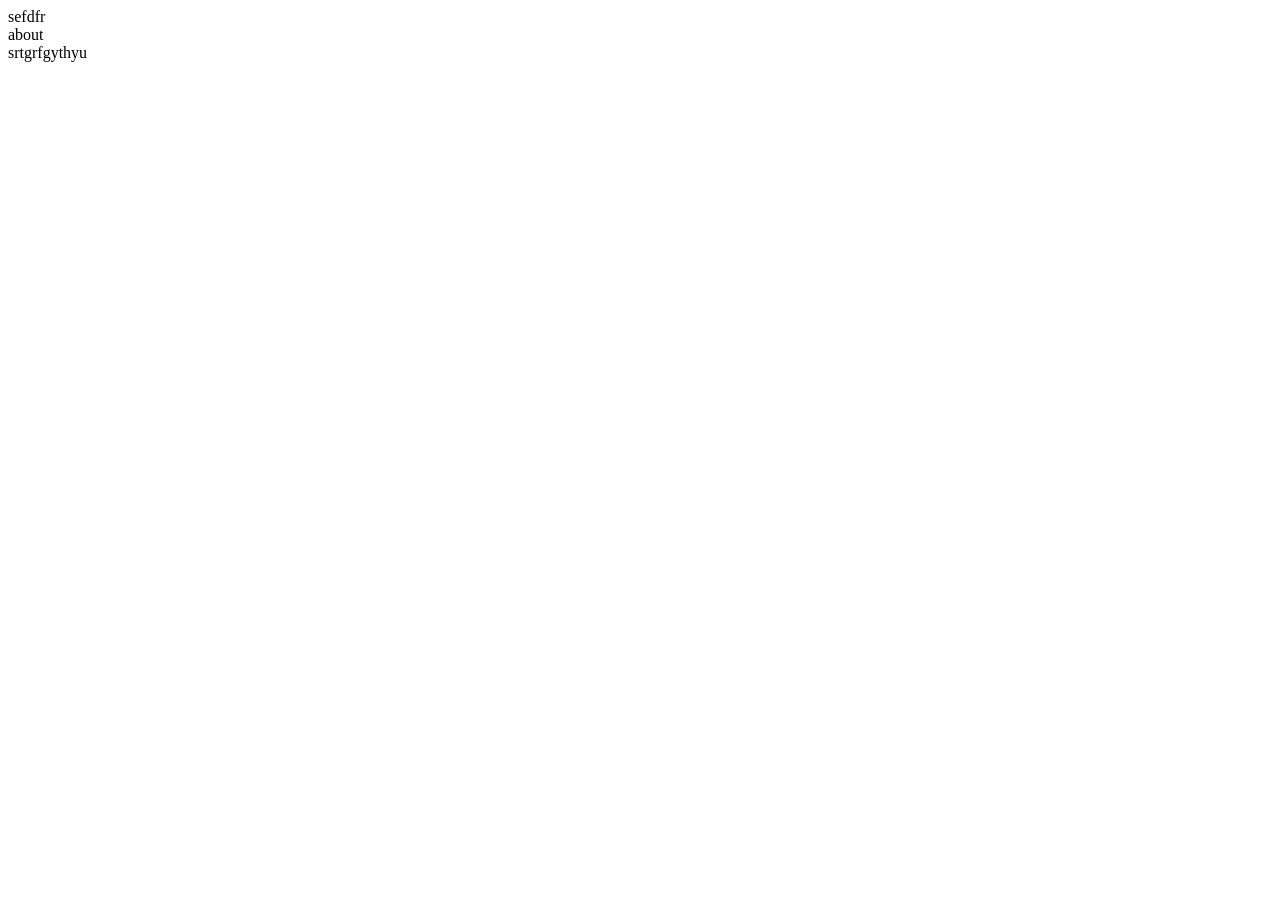
==== about.html @ d43e6a6b "Project structure added" ====
<!DOCTYPE html>
<html lang="en">
<head>
    <meta charset="UTF-8">
    <meta name="viewport" content="width=device-width, initial-scale=1.0">
    <title>Page Title</title>
    <link rel="stylesheet" href="/style.css">
    <link rel="stylesheet" href="/components/header/index.css">
    <link rel="stylesheet" href="/components/footer/index.css">
    <link rel="stylesheet" href="/components/about/index.css">
</head>
<body>
    <div id="header"></div>
        about
    <div id="footer"></div>
    <script type="module" src="/script.js"></script>
</body>
</html>
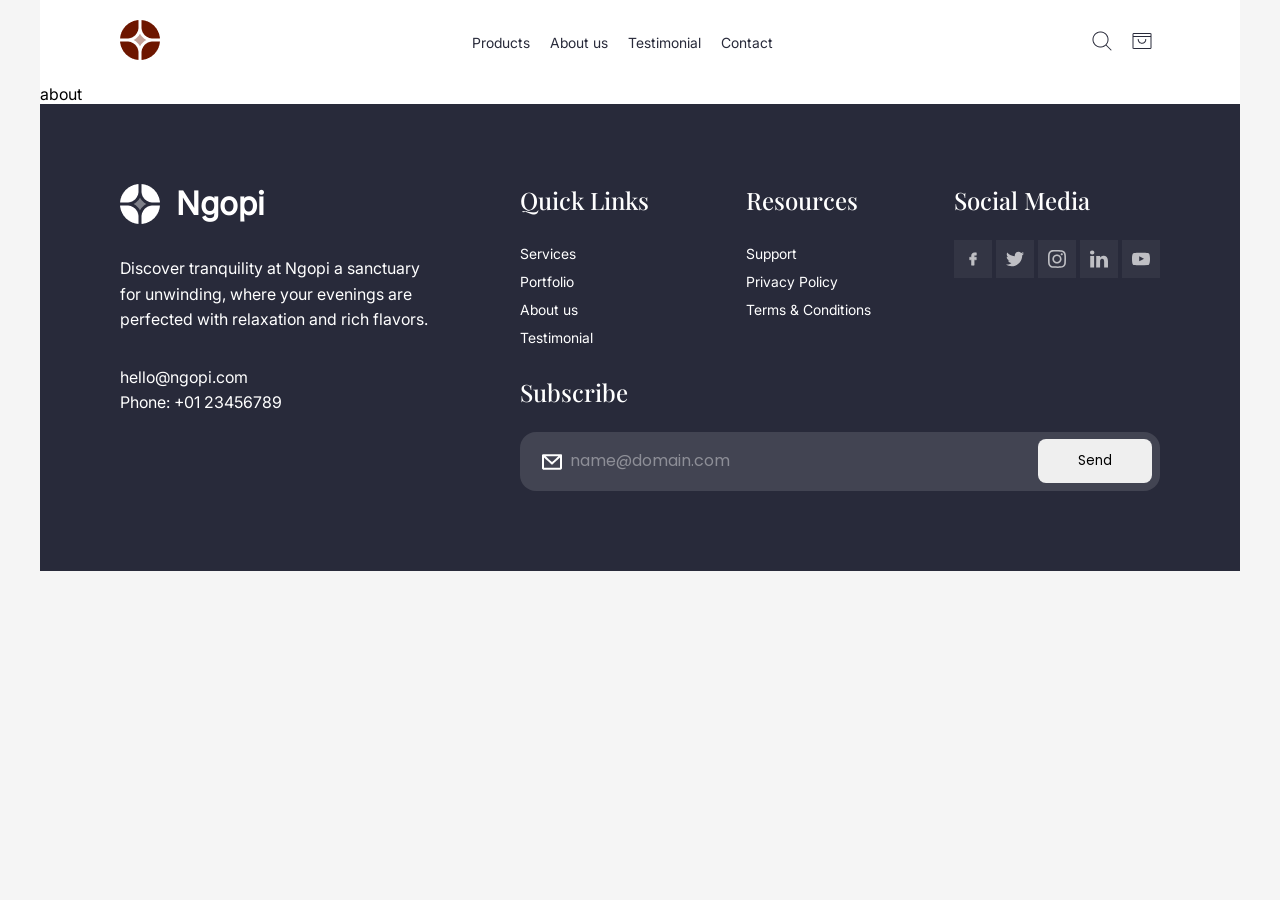
==== commit 5fc2ec72: "Responsive Header and Footer added" ====
--- a/about.html
+++ b/about.html
@@ -3,16 +3,18 @@
 <head>
     <meta charset="UTF-8">
     <meta name="viewport" content="width=device-width, initial-scale=1.0">
-    <title>Page Title</title>
+    <title>about page</title>
     <link rel="stylesheet" href="/style.css">
     <link rel="stylesheet" href="/components/header/index.css">
     <link rel="stylesheet" href="/components/footer/index.css">
     <link rel="stylesheet" href="/components/about/index.css">
 </head>
 <body>
-    <div id="header"></div>
+    <div class="container">
+        <div id="header"></div>
         about
-    <div id="footer"></div>
+        <div id="footer"></div>
+    </div>
     <script type="module" src="/script.js"></script>
 </body>
 </html>
--- a/style.css
+++ b/style.css
@@ -0,0 +1,42 @@
+:root{
+    --brown:#6D1600;
+    --black:#282A3A;
+    --grey:#D9D9D9;
+    --bright-grey:#F6F6F6;
+    --white:#FFFFFF;
+}
+
+@font-face {
+    font-family: 'Inter'; 
+    src:url('/fonts/Inter.ttf');
+}
+@font-face {
+    font-family: 'PlayFairDisplay'; 
+    src:url('/fonts/PlayfairDisplay.ttf');
+}
+@font-face {
+    font-family: 'PlayFairDisplaySC'; 
+    src:url('/fonts/PlayfairDisplaySC.ttf');
+}
+@font-face {
+    font-family: 'PlusJakartaSans'; 
+    src:url('/fonts/PlusJakartaSans.ttf');
+}
+@font-face {
+    font-family: 'Poppins'; 
+    src:url('/fonts/Poppins.ttf');
+}
+body{
+    background:#F5F5F5;
+    margin: 0;
+    font-family: 'Inter';
+    font-size:16px;
+}
+.container{
+    max-width: 1200px;
+    background: var(--white);
+    margin: auto;
+}
+.inner-container{
+    padding:80px;
+}
--- a/components/header/index.css
+++ b/components/header/index.css
@@ -0,0 +1,90 @@
+.search, .shop{
+    border: none;
+    background: none;
+}
+.logo{
+    width:40px;
+}
+.logo img{
+    width:100%;
+}
+.header-container{
+    display: flex;
+    justify-content: space-between;
+    align-items: center;
+    padding:16px 80px;
+}
+.header-left img{
+    width:24px;
+}
+.menu{
+    list-style: none;
+    padding: 0;
+    display:flex;
+    gap:20px;
+}
+.menu a{
+    font-size: 14px;
+    font-family: 'Inter';
+    text-decoration: none;
+    color: var(--black);
+}
+.burger{
+    background: none;
+    border:none;
+    display:none;
+}
+.close-menu{
+    background: none;
+    border: none;
+    padding: 0;
+    margin: 0;
+    width: 30px;
+    position: absolute;
+    right: 20px;
+    top: 20px;
+    display: none;
+}
+.close-menu img{
+    width:20px;
+}
+@media screen and (max-width: 991px) {
+    .header-container{
+        padding:16px 30px;
+    }
+    .logo{
+        width:30px;
+    }
+}
+@media screen and (max-width: 767px) {
+    .burger{
+        display:inline;
+    }
+    .menu {
+        margin: 0;
+        position: absolute;
+        top: 0;
+        left: 0;
+        width: 100%;
+        background: var(--black);
+        transform: translateY(-100%);
+        opacity: 0;
+        transition: 0.3s ease;
+        padding: 50px 20px 30px 20px;
+        box-sizing: border-box;
+        display: inline;
+    }
+    .menu.show {
+        transform: translateY(0);
+        opacity: 1;
+    }
+    .menu.show a{
+        color: white;
+        font-size: 16px;
+        padding: 6px;
+        display: block;
+    }
+    .menu.show .close-menu{
+        display: block;
+    }
+}
--- a/components/footer/index.css
+++ b/components/footer/index.css
@@ -0,0 +1,161 @@
+footer{
+    background: var(--black);
+    color:var(--white);
+}
+.social-links img{
+    width:18px;
+}
+.social-links a{
+    text-decoration: none;
+    padding: 10px 10px 6px 10px;
+    background-color: rgba(255, 255, 255, 0.08);
+    display: inline-block;
+}
+.social-links{
+    padding:24px 0; 
+    opacity: 0.7;  
+}
+.footer-logo img{
+    width: 40px;;
+}
+.logo-text{
+    font-weight: bold;
+    font-size: 32px;
+    margin:0;
+    padding-left:16px;
+}
+.footer-logo{
+    display: flex;
+}
+.footer-about-contact a{
+    color: var(--white);
+    text-decoration: none;
+    display: block;
+    font-size: 16px;
+    line-height: 160%;
+}
+.footer-menu-flex h3, .subscribe h3{
+    font-size: 24px;
+    font-family: 'PlayFairDisplay';
+    margin: 0;
+    font-weight: 100;
+    padding-right: 20px;
+}
+.menu-links a{
+    font-size: 14px;
+    color: var(--white);
+    text-decoration:none;
+    display: block;
+    line-height: 28px;
+}
+.footer-inner{
+    display:flex;
+}
+.footer-about{
+    flex:1;
+    padding-right:80px;
+}
+.footer-menu{
+    flex:2;
+}
+.footer-menu-flex{
+    display: flex;
+    flex-wrap: wrap;
+    justify-content: space-between;
+}
+.footer-about-text p{
+    margin:0;
+    line-height: 160%;
+    color:var(--white);
+}
+.footer-about-text{
+    padding:32px 0;
+}
+.menu-links{
+    padding:24px 0;     
+}
+.subscribe-form{
+    position: relative;
+    margin-top: 24px;
+}
+.subscribe-form label{
+    position: absolute;
+    top: 18px;
+    left: 20px;
+}
+.subscribe-form label img{
+    width: 24px;
+}
+.subscribe-form input{
+    width: 100%;
+    height: 59px;
+    border-radius: 16px;
+    background: rgba(255, 255, 255, 0.12);
+    border: none;
+    box-sizing: border-box;
+    padding-left:50px;
+}
+.subscribe-form button{
+    border: none;
+    border-radius: 8px;
+    padding: 12px 40px;
+    right: 8px;
+    top: 7px;
+    position: absolute;
+    font-family: 'Poppins';
+}
+.subscribe-form input::placeholder{
+    color: rgba(255, 255, 255, 0.4);
+    font-family: 'Poppins';
+    font-size: 16px;
+}
+
+@media screen and (max-width: 991px) {
+   .inner-container {
+        padding: 30px;
+    }
+}
+@media screen and (max-width: 767px) {
+    .footer-about-contact, .footer-about-text{
+        display:none;
+    }
+    .footer-about{
+        padding-right:10px;
+        padding-bottom: 30px;
+    }
+    .footer-inner{
+        display:block;
+    }
+    .footer-menu-flex h3, .subscribe h3 {
+        font-size: 18px;
+    }
+    .logo-text{
+        font-size:22px;
+    }
+    .footer-logo img {
+        width: 30px;
+    }
+    .subscribe-form {
+        margin-top: 10px;
+    }
+    .menu-links {
+        padding: 14px 0;
+    }
+    .subscribe-form input::placeholder{
+        opacity:0;
+    }
+    .subscribe-form input{
+        height:46px;
+        padding-left: 40px;
+    }
+    .subscribe-form button{
+        padding:5px 10px;
+    }
+    .subscribe-form label img{
+        width:18px
+    }
+    .subscribe-form label {
+        top: 14px;
+        left: 13px;
+    }
+}
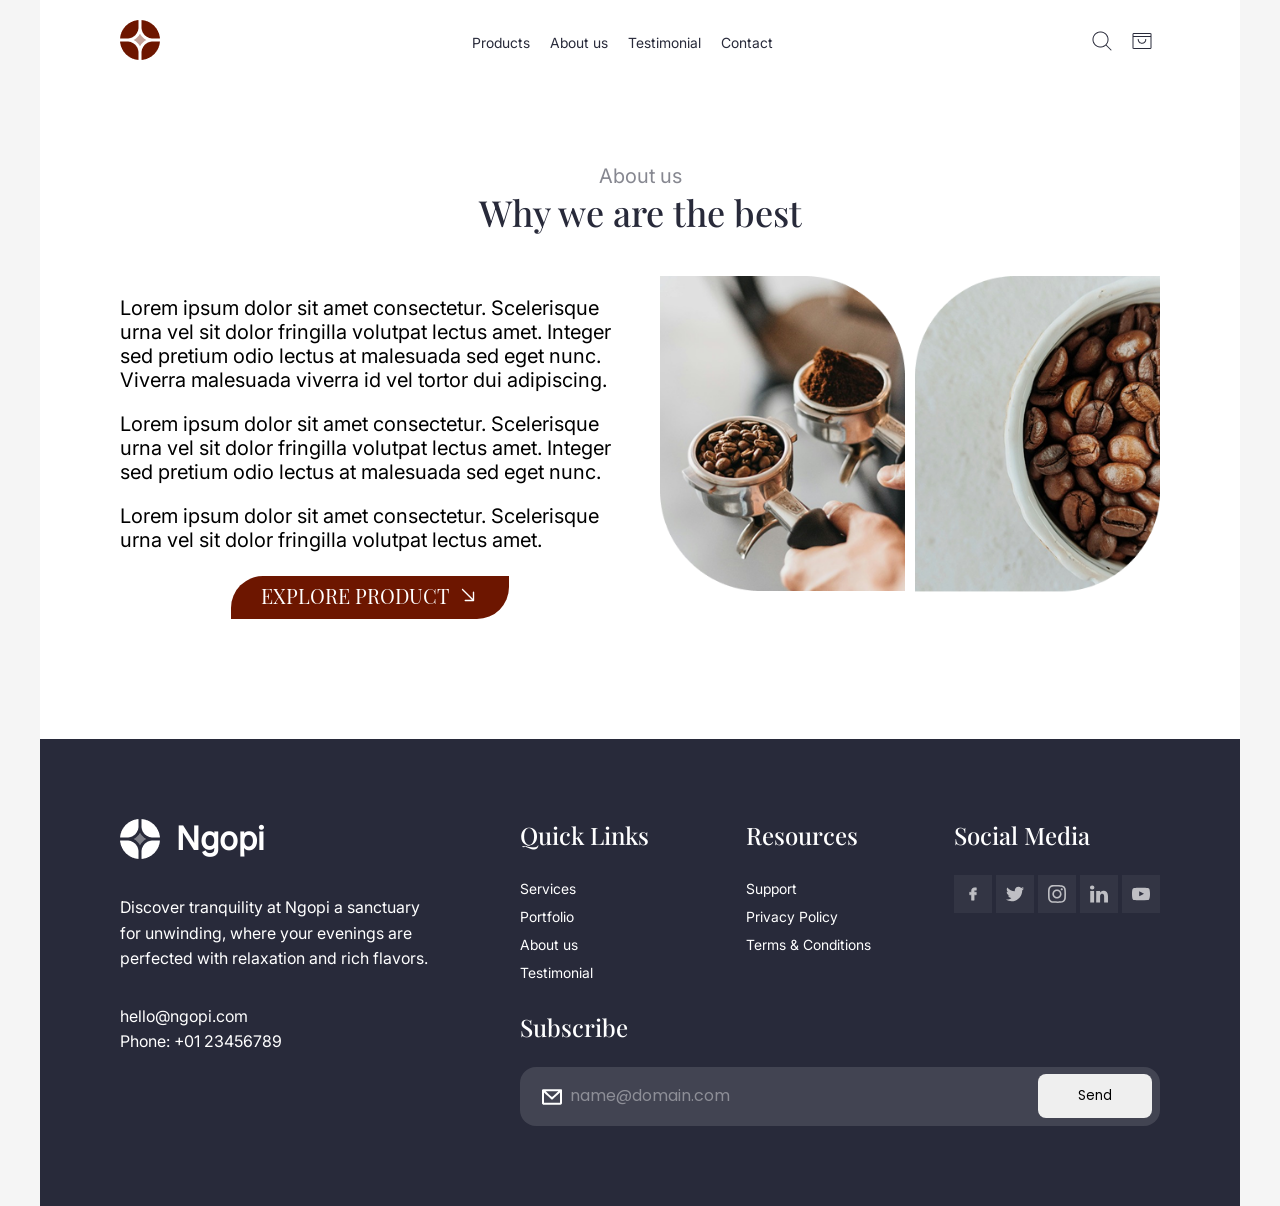
==== commit 2e03c1a4: "Contact page added" ====
--- a/about.html
+++ b/about.html
@@ -12,7 +12,7 @@
 <body>
     <div class="container">
         <div id="header"></div>
-        about
+        <div id="about"></div>
         <div id="footer"></div>
     </div>
     <script type="module" src="/script.js"></script>
--- a/style.css
+++ b/style.css
@@ -40,3 +40,281 @@
 .inner-container{
     padding:80px;
 }
+.explore .images{
+    display: flex;
+    width: 100%;
+    box-sizing: border-box;
+    justify-content: space-between;
+}
+.explore .images img{
+    width:100%;
+}
+.explore div{
+    flex:1;
+}
+.explore .images div{
+    padding:5px;
+}
+.radius1 img{
+    border-radius:0px 80px;
+}
+.radius-1 img{
+    border-radius:0px 40px;
+}
+.radius2 img{
+    border-radius:80px 0;
+}
+.explore h1{
+    font-family: 'PlayFairDisplay';
+    max-width: 600px;
+    font-weight: 100;
+    margin:auto;
+    padding-bottom: 16px;
+}
+.explore{
+    text-align: center;
+}
+.explore p{
+    font-size: 20px;
+    max-width: 573px;
+    margin: auto;
+}
+.explore a{
+    font-family: 'PlayFairDisplaySC';
+    font-size: 20px;
+    text-decoration: none;
+    text-transform: uppercase;
+    background: var(--brown);
+    border-radius: 32px 0;
+    color: var(--white);
+    padding: 6px 60px 10px 30px;
+    display: block;
+    width: max-content;
+    margin: auto;
+    margin-top:24px;
+    margin-bottom:40px;
+    position: relative;
+}
+.explore a img{
+    width: 22px;
+    position: absolute;
+    top: 8px;
+    right: 30px;
+}
+.proof-inner{
+    display: flex;
+    justify-content: space-between;
+}
+.proof-item .count{
+    margin: 0;
+    color:var(--black);
+    letter-spacing: -2px;
+}
+.proof-item{
+    padding:0 30px;
+    border-right: 1px solid transparent;
+    border-image:url('/images/border-right.png');
+    border-image-slice: 1;
+}
+.proof-item:last-child{
+    border-right:none;
+}
+.proof-item-text{
+    font-family: 'PlayFairDisplay';
+    color:var(--black);
+    margin:0;
+}
+.rate img{
+    width:24px;
+}
+.products-title{
+    text-align:center;
+}
+.products-title span{
+    font-size: 20px;
+    color:var(--black);
+    opacity: 56%;
+}
+.products-title p{
+    font-size:36px ;
+    color:var(--black);
+    font-family: 'PlayFairDisplay';
+    margin: 0;
+    margin-bottom:40px;
+}
+.product-types{
+    background: var(--bright-grey);
+    padding: 10px;
+    width: fit-content;
+    margin: auto;
+    border-radius: 40px;
+    margin-bottom:40px;
+}
+.product-types button{
+    border: none;
+    padding: 16px 40px;
+    background: none;
+    border-radius: 40px;
+    font-size: 20px;
+    color: rgba(40, 42, 58, 0.7);
+}
+.product-types button.active{
+    background: white;
+}
+.slider-items{
+    display:flex;
+    transition: 2s linear;
+}
+.slider-item{
+    width:240px;
+    padding: 10px;
+    flex-shrink: 0;
+}
+.item-img{
+    width:100%;
+}
+.addToCart{
+    display: flex;
+    justify-content: space-between;
+    align-items: center;
+}
+.product-name{
+    font-size: 24px;
+    font-family: 'PlusJakartaSans';
+    line-height: 140%;
+    color: var(--black);
+    margin: 10px 0;
+}
+.rate{
+    display: flex;
+    align-items: center;
+}
+.rate p{
+    margin: 0 7px;
+    font-size:20px;
+    color: rgba(40, 42, 58, 0.7);
+}
+.rate span{
+    font-size: 16px;
+    color: rgba(40, 42, 58, 0.72);
+}
+.about-coffee{
+    font-size: 16px;
+    color: rgba(40, 42, 58, 0.72);
+}
+.addToCart span{
+    font-size: 20px;
+    color: rgba(40, 42, 58, 0.7);
+    margin-right: 3px;
+    font-weight: bold;
+}
+.add-to-cart{
+    border: none;
+    color: var(--white);
+    background: var(--brown);
+    padding: 4px 30px;
+    border-radius: 8px;
+    font-size: 26px;
+}
+.coffee-slider{
+    overflow: hidden;
+    display:none;
+}
+.coffee-slider.active{
+    display:block;
+}
+.slider-dots{
+    text-align: center;
+    margin-top: 20px;
+}
+.slider-dots span.active{
+    background: var(--brown);
+}
+.slider-dots span{
+    width: 10px;
+    height: 10px;
+    background: var(--grey);
+    border-radius: 7px;
+    display: inline-block;
+}
+
+@media screen and (min-width: 992px) {
+    .explore h1{
+        font-size: 56px;
+    }
+    .proof-item .count{
+        font-size: 64px;
+    }
+    .proof-item-text{
+        font-size: 24px;
+    }
+}
+@media screen and (max-width: 991px) {
+    .explore h1{
+        font-size: 46px;
+    }
+    .proof-item .count {
+        font-size: 50px;
+    }
+    .proof-item-text{
+        font-size: 20px;
+    }
+}
+@media screen and (max-width: 767px) {
+    .explore .radius1 img{
+        border-radius:0px 40px;
+    }
+    .explore .radius2 img{
+        border-radius:40px 0;
+    }
+    .explore h1 {
+        font-size: 36px;
+    }
+    .explore p {
+        font-size: 18px;
+    }
+    .explore a{
+        font-size:16px;
+    }
+    .explore a img{
+        width: 18px;
+    }
+    .proof-item-text {
+        font-size: 18px;
+    }
+    .proof-item .count {
+        font-size: 40px;
+    }
+    .proof-item {
+        padding: 0 10px;
+    }
+}
+@media screen and (max-width: 575px) {
+    .explore .radius1 img{
+        border-radius:0px 20px;
+    }
+    .explore .radius2 img{
+        border-radius:20px 0;
+    }
+    .explore .images div {
+        padding: 2px;
+    }
+    .explore h1 {
+        font-size: 24px;
+    }
+    .explore p {
+        font-size: 16px;
+    }
+    .explore a img {
+        right: 26px;
+    }
+    .explore a{
+        padding-right:50px;
+    }
+    .inner-container {
+        padding: 20px;
+    }
+    .proof{
+        display: none;
+    }
+}
--- a/components/header/index.css
+++ b/components/header/index.css
@@ -67,16 +67,12 @@
         left: 0;
         width: 100%;
         background: var(--black);
-        transform: translateY(-100%);
-        opacity: 0;
-        transition: 0.3s ease;
         padding: 50px 20px 30px 20px;
         box-sizing: border-box;
-        display: inline;
+        display: none;
     }
     .menu.show {
-        transform: translateY(0);
-        opacity: 1;
+        display: block;
     }
     .menu.show a{
         color: white;
@@ -87,4 +83,9 @@
     .menu.show .close-menu{
         display: block;
     }
+}
+@media screen and (max-width: 575px) {
+    .header-container{
+        padding:16px 20px;
+    }
 }
--- a/components/footer/index.css
+++ b/components/footer/index.css
@@ -111,7 +111,7 @@
 }
 
 @media screen and (max-width: 991px) {
-   .inner-container {
+    .inner-container {
         padding: 30px;
     }
 }
@@ -158,4 +158,9 @@
         top: 14px;
         left: 13px;
     }
+}
+@media screen and (max-width: 575px) {
+    .inner-container {
+        padding: 20px;
+    }
 }
--- a/components/about/index.css
+++ b/components/about/index.css
@@ -0,0 +1,81 @@
+.about-title{
+    text-align:center;
+}
+.about-title span{
+    font-size: 20px;
+    color:var(--black);
+    opacity: 56%;
+}
+.about-title p{
+    font-size:36px ;
+    color:var(--black);
+    font-family: 'PlayFairDisplay';
+    margin: 0;
+    margin-bottom:40px;
+}
+.about-inner a{
+    font-family: 'PlayFairDisplaySC';
+    font-size: 20px;
+    text-decoration: none;
+    text-transform: uppercase;
+    background: var(--brown);
+    border-radius: 32px 0;
+    color: var(--white);
+    padding: 6px 60px 10px 30px;
+    display: block;
+    width: max-content;
+    margin: auto;
+    margin-top:24px;
+    margin-bottom:40px;
+    position: relative;
+}
+.about-inner a img{
+    width: 22px;
+    position: absolute;
+    top: 8px;
+    right: 30px;
+}
+.about-inner{
+    display:flex;
+    gap:40px;
+    flex:1;
+}
+.about-inner .text{
+    flex:1;
+}
+.about-inner .images{
+    display:flex;
+    gap:10px;
+    flex:1;
+}
+.about-inner .images img{
+    width:100%;
+}
+.about-inner p{
+    font-size: 20px;
+}
+.about-inner .images:first-child{
+    margin-top:40px;
+}
+@media screen and (max-width: 991px) {
+    .about-inner .images{
+        display:none;
+    }
+}
+@media screen and (max-width: 767px) {
+    .about-inner a{
+        font-size:16px;
+    }
+    .about-inner img{
+        width: 18px;
+    }
+}
+@media screen and (max-width: 575px) {
+    
+    .about-inner a img {
+        right: 26px;
+    }
+    .about-inner  a{
+        padding-right:50px;
+    }
+}
